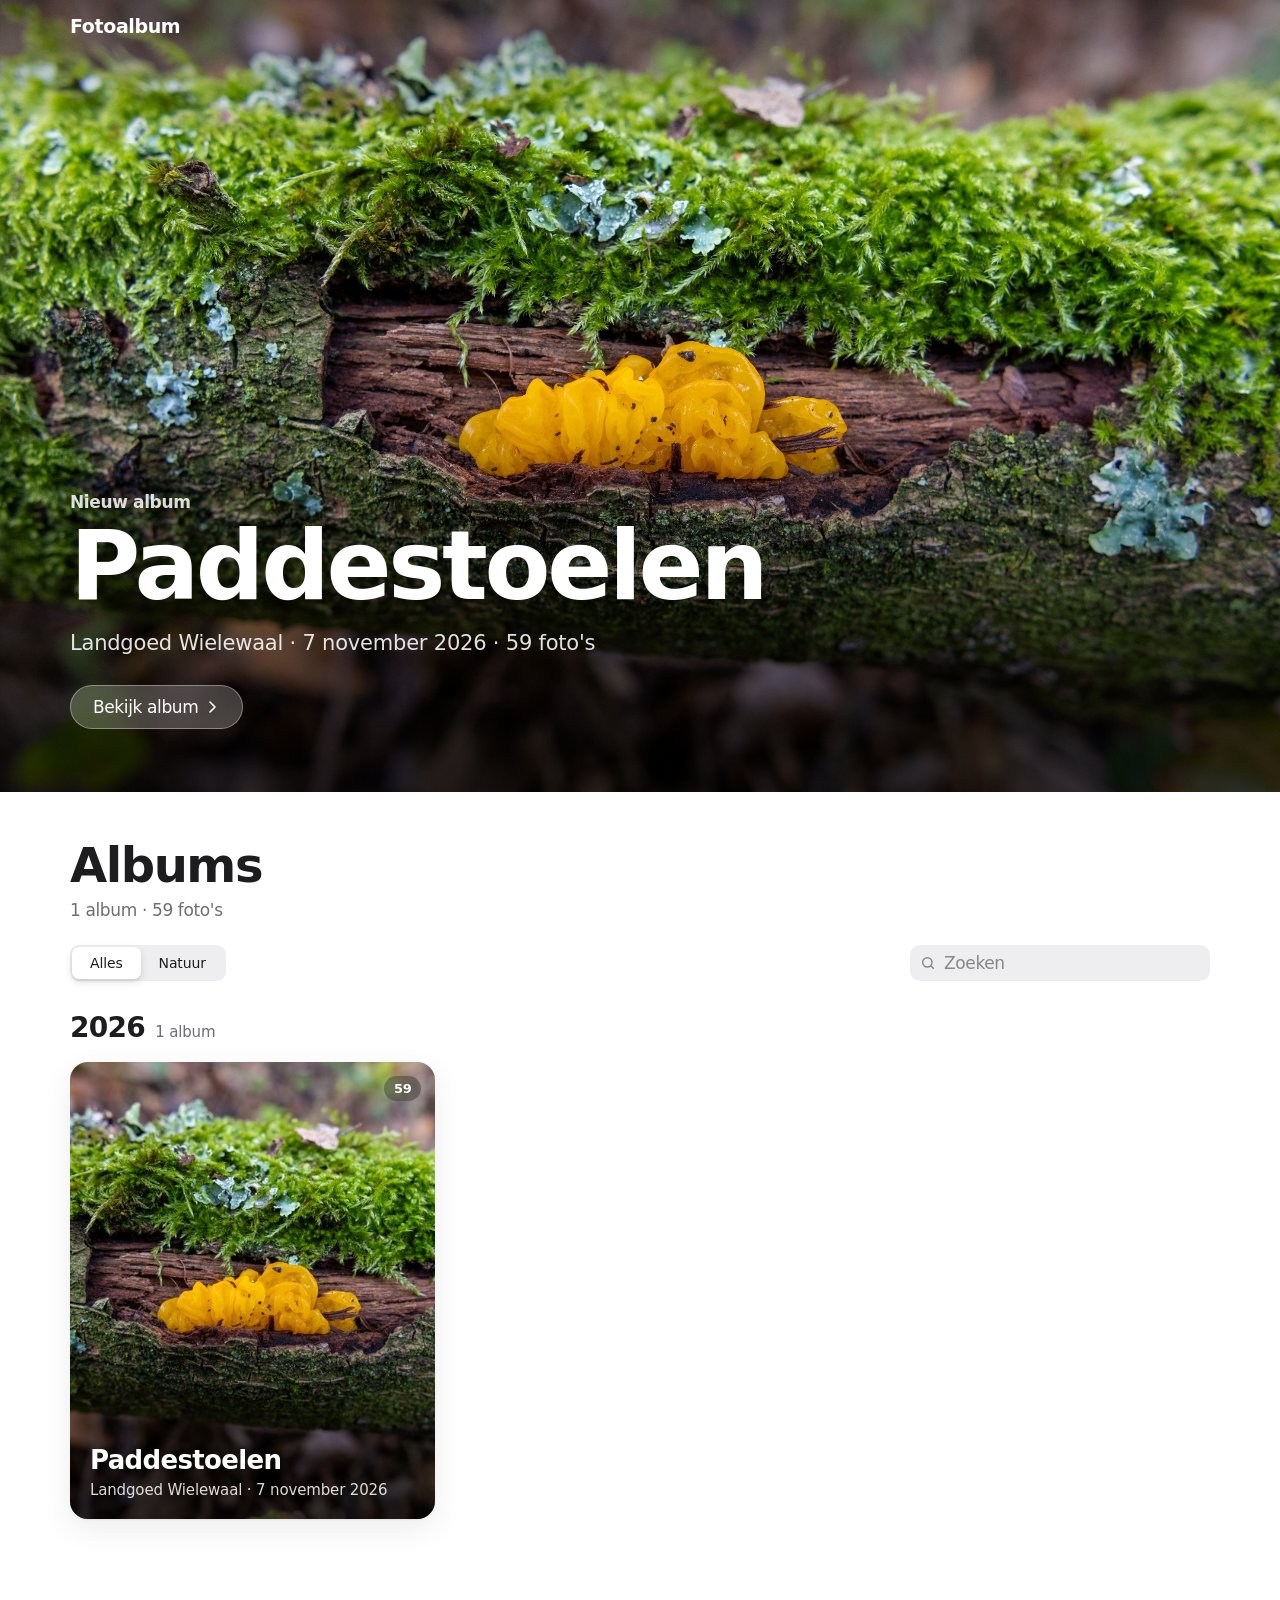
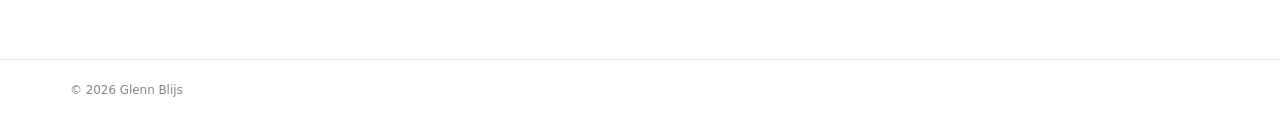
==== docs/index.html @ 77ccc341 "Pijlknoppen naast actiebalk; soortnamen voor meldingen" ====
<!doctype html>
<html lang="nl">
<head>
<meta charset="utf-8">
<meta name="viewport" content="width=device-width, initial-scale=1, viewport-fit=cover">
<title>Fotoalbum · Glenn Blijs</title>
<meta name="description" content="Foto&#x27;s om te delen met familie en vrienden">
<meta name="robots" content="noindex">
<meta name="theme-color" content="#ffffff" media="(prefers-color-scheme: light)">
<meta name="theme-color" content="#000000" media="(prefers-color-scheme: dark)">
<meta property="og:type" content="website">
<meta property="og:site_name" content="Fotoalbum · Glenn Blijs">
<meta property="og:title" content="Fotoalbum">
<meta property="og:description" content="Foto&#x27;s om te delen met familie en vrienden">
<meta property="og:url" content="https://glennbuilds.github.io/Fotos/">
<meta property="og:image" content="https://glennbuilds.github.io/Fotos/img/2026-11-07-paddestoelen-wielewaal/og.jpg">
<meta property="og:image:width" content="1200">
<meta property="og:image:height" content="630">
<meta name="twitter:card" content="summary_large_image">
<link rel="icon" href="assets/icon.svg" type="image/svg+xml">
<link rel="apple-touch-icon" href="assets/icon-180.png">
<link rel="manifest" href="manifest.webmanifest">
<meta name="apple-mobile-web-app-capable" content="yes">
<meta name="apple-mobile-web-app-title" content="Fotoalbum">
<meta name="apple-mobile-web-app-status-bar-style" content="default">
<link rel="stylesheet" href="assets/style.css?v=202611091341">
</head>
<body class="page-home">
<header class="topbar">
  <div class="wrap topbar-in">
    <a class="brand" href="">Fotoalbum</a>
  </div>
</header>
<section class="hero">
  <a class="hero-link" href="album/2026-11-07-paddestoelen-wielewaal/" aria-label="Bekijk album Paddestoelen">
    <img src="img/2026-11-07-paddestoelen-wielewaal/52-lg.jpg" alt="" width="2560" height="1707" fetchpriority="high">
    <div class="hero-shade"></div>
    <div class="wrap hero-text">
      <span class="eyebrow">Nieuw album</span>
      <h1>Paddestoelen</h1>
      <p class="hero-meta">Landgoed Wielewaal · 7 november 2026 · 59 foto&#x27;s</p>
      <span class="glass-btn">Bekijk album <svg viewBox="0 0 24 24" aria-hidden="true"><path d="M9 4.5 16.5 12 9 19.5"/></svg></span>
    </div>
  </a>
</section>
<main class="wrap home">
  <div class="home-head">
    <div>
      <h2 class="large-title">Albums</h2>
      <p class="subtitle">1 album · 59 foto's</p>
    </div>
    
  </div>
  <div class="toolbar">
    <div class="segmented" role="group" aria-label="Filter op soort">
      <button class="chip" type="button" data-cat="" aria-pressed="true">Alles</button><button class="chip" type="button" data-cat="Natuur" aria-pressed="false">Natuur</button>
    </div>
    <label class="search"><svg viewBox="0 0 24 24" aria-hidden="true"><circle cx="11" cy="11" r="7"/><path d="m20 20-3.5-3.5"/></svg><input id="search" type="search" placeholder="Zoeken" autocomplete="off"></label>
  </div>
  <section class="year" id="jaar-2026">
    <h2 class="year-h"><span>2026</span><small>1 album</small></h2>
    <div class="cards"><a class="card" href="album/2026-11-07-paddestoelen-wielewaal/" data-cat="Natuur" data-search="paddestoelen landgoed wielewaal natuur 7 november 2026  papilrussula russula caerulea gewone knolparasolzwam chlorophyllum rhacodes sl, incl. brunneum, olivieri gewone knolparasolzwam chlorophyllum rhacodes sl, incl. brunneum, olivieri roodbruine schijnridderzwam lepista flaccida spitse vlekplaat panaeolus acuminatus gewone glimmerinktzwam coprinellus micaceus vliegenzwam amanita muscaria vliegenzwam amanita muscaria vliegenzwam amanita muscaria vliegenzwam amanita muscaria grote stinkzwam phallus impudicus nevelzwam clitocybe nebularis sombere honingzwam armillaria ostoyae witte bultzwam trametes gibbosa witte bultzwam trametes gibbosa wespspin argiope bruennichi wespspin argiope bruennichi plooivlieswaaiertje plicaturopsis crispa gele trilzwam tremella mesenterica gele trilzwam tremella mesenterica gele trilzwam tremella mesenterica grote oranje bekerzwam aleuria aurantia grote oranje bekerzwam aleuria aurantia paarse knoopzwam ascocoryne sarcoides sl, incl. cylichnium paarse knoopzwam ascocoryne sarcoides sl, incl. cylichnium waaiertje schizophyllum commune gewone berkenboleet leccinum scabrum sl, incl. cyaneobasileucum, melaneum, schistophilum, variicolor gewone berkenboleet leccinum scabrum sl, incl. cyaneobasileucum, melaneum, schistophilum, variicolor roodporiehoutzwam daedaleopsis confragosa roodporiehoutzwam daedaleopsis confragosa asgrauwe koraalzwam clavulina cinerea asgrauwe koraalzwam clavulina cinerea asgrauwe koraalzwam clavulina cinerea zwetende kaaszwam postia guttulata grote sponszwam sparassis crispa grote sponszwam sparassis crispa peervormige stuifzwam lycoperdon pyriforme">
  <img src="img/2026-11-07-paddestoelen-wielewaal/52-sm.jpg" alt="" loading="lazy" decoding="async" width="900" height="600">
  <span class="card-shade"></span>
  <span class="card-count">59</span>
  <span class="card-text"><h3>Paddestoelen</h3><p>Landgoed Wielewaal · 7 november 2026</p></span>
</a></div>
  </section>
  <p id="empty" class="empty" hidden>Geen albums gevonden.</p>
</main>
<footer class="footer"><div class="wrap">
  <p>© 2026 Glenn Blijs</p>
</div></footer>
<script type="application/json" id="site-data">{"api": "https://fotoalbum-api.glennbuilds.workers.dev", "title": "Fotoalbum", "owner": "Glenn Blijs", "vapid": "BFu1TZY3sKF83u26KjvvBQ8EnadUFc5NveF6qiBNms3tX4vy3n6N7NVZ3670zwaqdDp9XOVEssO_TxUc2N9Slt4"}</script>
<script type="application/json" id="page-data">{}</script>
<script src="assets/app.js?v=202611091341" defer></script>
</body>
</html>
---- docs/assets/style.css ----
/* Fotoalbum — stijl (Apple-achtig) */
:root {
  --bg: #ffffff;
  --bg-2: #f5f5f7;
  --surface: #ffffff;
  --fill: rgba(118, 118, 128, .12);
  --fill-2: rgba(118, 118, 128, .2);
  --ink: #1d1d1f;
  --ink-2: #6e6e73;
  --ink-3: #86868b;
  --line: rgba(0, 0, 0, .1);
  --blue: #0071e3;
  --heart: #ff2d55;
  --green: #34c759;
  --bar: rgba(255, 255, 255, .78);
  --radius: 18px;
  --row-h: 260px;
  --font: -apple-system, BlinkMacSystemFont, "SF Pro Text", "Helvetica Neue", "Segoe UI", Roboto, system-ui, sans-serif;
  --display: -apple-system, BlinkMacSystemFont, "SF Pro Display", "Helvetica Neue", "Segoe UI", Roboto, system-ui, sans-serif;
  color-scheme: light;
}
@media (prefers-color-scheme: dark) {
  :root {
    --bg: #000000;
    --bg-2: #1c1c1e;
    --surface: #1c1c1e;
    --fill: rgba(118, 118, 128, .24);
    --fill-2: rgba(118, 118, 128, .32);
    --ink: #f5f5f7;
    --ink-2: #a1a1a6;
    --ink-3: #8e8e93;
    --line: rgba(255, 255, 255, .14);
    --blue: #2997ff;
    --heart: #ff375f;
    --green: #30d158;
    --bar: rgba(22, 22, 23, .78);
    color-scheme: dark;
  }
}

* { box-sizing: border-box; }
html { -webkit-text-size-adjust: 100%; scroll-behavior: smooth; }
html.lb-open { overflow: hidden; }
body {
  margin: 0; background: var(--bg); color: var(--ink);
  font: 17px/1.47 var(--font); letter-spacing: -.022em;
  -webkit-font-smoothing: antialiased; -moz-osx-font-smoothing: grayscale;
}
img { display: block; max-width: 100%; }
a { color: inherit; text-decoration: none; }
button, input, textarea { font: inherit; color: inherit; letter-spacing: inherit; }
svg { width: 1em; height: 1em; fill: none; stroke: currentColor; stroke-width: 1.9; stroke-linecap: round; stroke-linejoin: round; flex: none; }
[hidden] { display: none !important; }
.wrap { width: 100%; max-width: 1180px; margin: 0 auto; padding: 0 max(20px, env(safe-area-inset-left)); }
.muted { color: var(--ink-2); }
:focus-visible { outline: 3px solid color-mix(in srgb, var(--blue) 60%, transparent); outline-offset: 2px; border-radius: 8px; }

/* ---------- menubalk (glas) */
.topbar {
  position: sticky; top: 0; z-index: 30;
  background: var(--bar);
  backdrop-filter: saturate(1.8) blur(20px); -webkit-backdrop-filter: saturate(1.8) blur(20px);
  border-bottom: .5px solid var(--line);
  padding-top: env(safe-area-inset-top);
  transition: background .3s, border-color .3s, color .3s;
}
.page-home .topbar { position: fixed; left: 0; right: 0; }
.page-home .topbar:not(.solid) { background: transparent; border-color: transparent; backdrop-filter: none; -webkit-backdrop-filter: none; color: #fff; }
.topbar-in { display: flex; align-items: center; justify-content: space-between; height: 52px; gap: 12px; }
.brand { font: 600 19px/1 var(--display); letter-spacing: -.02em; }
.top-actions { display: flex; align-items: center; gap: 4px; }
.back {
  display: inline-flex; align-items: center; gap: 2px; padding: 6px 8px 6px 2px; margin-left: -4px;
  color: var(--blue); font-size: 17px; border: 0; background: none; cursor: pointer;
}
.back svg { width: 22px; height: 22px; stroke-width: 2.2; }
.back:hover { opacity: .7; }

/* beheerknop (alleen eigenaar) */
.owner-btn { position: relative; display: grid; place-items: center; width: 36px; height: 36px; border-radius: 50%; color: var(--blue); }
.owner-btn span { display: none; }
.owner-btn svg { width: 22px; height: 22px; }
.owner-btn:hover { background: var(--fill); }
.page-home .topbar:not(.solid) .owner-btn { color: #fff; }
.owner-btn .dot { position: absolute; top: 0; right: -2px; min-width: 18px; height: 18px; padding: 0 5px; border-radius: 999px; background: #ff3b30; color: #fff; font: 600 11px/18px var(--font); font-style: normal; letter-spacing: 0; text-align: center; }

/* ---------- hero (cover met tekst) */
.hero { position: relative; height: min(88svh, 820px); min-height: 480px; background: #000; overflow: hidden; }
.hero-link { position: absolute; inset: 0; display: block; color: #fff; }
.hero img { position: absolute; inset: 0; width: 100%; height: 100%; object-fit: cover; transform: scale(1.02); transition: transform 2s cubic-bezier(.2, .7, .2, 1); }
.hero-link:hover img { transform: scale(1.05); }
.hero-shade { position: absolute; inset: 0; background: linear-gradient(180deg, rgba(0,0,0,.35) 0%, rgba(0,0,0,0) 18%, rgba(0,0,0,0) 48%, rgba(0,0,0,.66) 100%); }
.hero-text { position: absolute; left: 0; right: 0; bottom: max(36px, 7vh); }
.eyebrow { display: block; font: 600 17px/1.2 var(--display); color: rgba(255,255,255,.85); margin-bottom: 6px; }
.hero h1 { font: 700 clamp(36px, 11vw, 96px)/1.02 var(--display); letter-spacing: -.035em; margin: 0 0 12px; overflow-wrap: break-word; hyphens: auto; }
.hero-meta { margin: 0 0 26px; font-size: clamp(17px, 2vw, 21px); color: rgba(255,255,255,.88); letter-spacing: -.01em; }
.glass-btn {
  display: inline-flex; align-items: center; gap: 6px; height: 44px; padding: 0 22px; border-radius: 999px;
  background: rgba(255,255,255,.22); color: #fff; font-weight: 500; font-size: 17px;
  backdrop-filter: blur(20px) saturate(1.6); -webkit-backdrop-filter: blur(20px) saturate(1.6);
  border: .5px solid rgba(255,255,255,.35); transition: background .2s;
}
.glass-btn svg { width: 16px; height: 16px; stroke-width: 2.4; }
.hero-link:hover .glass-btn { background: rgba(255,255,255,.32); }

/* ---------- home */
.home { padding-top: 48px; padding-bottom: 48px; }
.large-title { font: 700 clamp(34px, 4.5vw, 48px)/1.08 var(--display); letter-spacing: -.03em; margin: 0; }
.subtitle { margin: 6px 0 0; color: var(--ink-2); font-size: 17px; }
.home-head { display: flex; align-items: flex-end; justify-content: space-between; gap: 16px; flex-wrap: wrap; margin-bottom: 22px; }
.toolbar { display: flex; gap: 12px; flex-wrap: wrap; align-items: center; justify-content: space-between; margin-bottom: 32px; }

/* segmentknoppen */
.segmented { display: inline-flex; padding: 2px; border-radius: 9px; background: var(--fill); }
.chip { position: relative; border: 0; background: transparent; padding: 6px 18px; border-radius: 7px; font-size: 14px; font-weight: 500; letter-spacing: -.01em; cursor: pointer; color: var(--ink); transition: background .2s, box-shadow .2s; }
.chip + .chip::before { content: ""; position: absolute; left: 0; top: 7px; bottom: 7px; width: 1px; background: var(--fill-2); transition: opacity .2s; }
.chip[aria-pressed="true"] { background: var(--surface); box-shadow: 0 3px 8px rgba(0,0,0,.12), 0 3px 1px rgba(0,0,0,.04); }
@media (prefers-color-scheme: dark) { .chip[aria-pressed="true"] { background: #636366; } }
.chip[aria-pressed="true"]::before, .chip[aria-pressed="true"] + .chip::before { opacity: 0; }

/* zoekveld */
.search { display: flex; align-items: center; gap: 6px; height: 36px; padding: 0 10px; border-radius: 10px; background: var(--fill); color: var(--ink-3); min-width: min(300px, 100%); }
.search svg { width: 16px; height: 16px; stroke-width: 2.2; }
.search input { border: 0; outline: 0; background: transparent; width: 100%; font-size: 17px; color: var(--ink); }
.search input::placeholder { color: var(--ink-3); }

.years { display: flex; gap: 4px; }
.years a { padding: 4px 10px; border-radius: 8px; color: var(--blue); font-size: 15px; }
.years a:hover { background: var(--fill); }
.year { margin-bottom: 52px; scroll-margin-top: 70px; }
.year-h { display: flex; align-items: baseline; gap: 10px; font: 700 28px/1.1 var(--display); letter-spacing: -.025em; margin: 0 0 18px; }
.year-h small { font: 400 15px var(--font); color: var(--ink-2); letter-spacing: -.01em; }

/* albumkaarten: titel op de foto */
.cards { display: grid; grid-template-columns: repeat(auto-fill, minmax(min(280px, 100%), 1fr)); gap: 22px; }
.card {
  position: relative; display: block; aspect-ratio: 4 / 5; overflow: hidden; border-radius: var(--radius);
  background: var(--bg-2); color: #fff; isolation: isolate;
  box-shadow: 0 1px 2px rgba(0,0,0,.06), 0 10px 30px rgba(0,0,0,.08);
  transition: transform .45s cubic-bezier(.2,.7,.2,1), box-shadow .45s;
}
.card img { position: absolute; inset: 0; width: 100%; height: 100%; object-fit: cover; transition: transform .8s cubic-bezier(.2,.7,.2,1); }
.card:hover { transform: translateY(-3px); box-shadow: 0 2px 4px rgba(0,0,0,.08), 0 18px 40px rgba(0,0,0,.14); }
.card:hover img { transform: scale(1.04); }
.card-shade { position: absolute; inset: 0; background: linear-gradient(180deg, rgba(0,0,0,0) 50%, rgba(0,0,0,.62) 100%); }
.card-text { position: absolute; left: 20px; right: 20px; bottom: 18px; }
.card h3 { font: 700 26px/1.1 var(--display); letter-spacing: -.025em; margin: 0 0 4px; }
.card p { margin: 0; font-size: 15px; color: rgba(255,255,255,.85); letter-spacing: -.01em; }
.card-count { position: absolute; top: 14px; right: 14px; padding: 3px 10px; border-radius: 999px; font-size: 13px; font-weight: 600; background: rgba(0,0,0,.28); backdrop-filter: blur(12px); -webkit-backdrop-filter: blur(12px); }
.empty { text-align: center; color: var(--ink-2); padding: 60px 0; }

/* ---------- album */
.album { padding-top: 28px; padding-bottom: 24px; }
.album-head { margin-bottom: 26px; max-width: 860px; }
.album-head h1 { font: 700 clamp(32px, 8vw, 56px)/1.05 var(--display); letter-spacing: -.035em; margin: 0 0 6px; overflow-wrap: break-word; hyphens: auto; }
.album-sub { margin: 0; color: var(--ink-2); font-size: 17px; }
.lead { font-size: 19px; color: var(--ink); max-width: 62ch; margin: 14px 0 0; letter-spacing: -.015em; }
.album-stats { display: flex; align-items: center; flex-wrap: wrap; gap: 6px 18px; margin: 16px 0 0; color: var(--ink-2); font-size: 15px; }
.album-stats > span { display: inline-flex; align-items: center; gap: 5px; }
.album-stats .h svg { color: var(--heart); fill: var(--heart); stroke: none; }

/* iOS-schakelaar */
.switch { display: inline-flex; align-items: center; gap: 9px; border: 0; background: none; padding: 0; color: var(--ink-2); font-size: 15px; cursor: pointer; }
.switch i { position: relative; width: 42px; height: 26px; border-radius: 999px; background: var(--fill-2); transition: background .25s; }
.switch i::after { content: ""; position: absolute; top: 2px; left: 2px; width: 22px; height: 22px; border-radius: 50%; background: #fff; box-shadow: 0 2px 6px rgba(0,0,0,.18), 0 0 1px rgba(0,0,0,.2); transition: transform .25s cubic-bezier(.3,.7,.3,1.2); }
.switch[aria-checked="true"] i { background: var(--green); }
.switch[aria-checked="true"] i::after { transform: translateX(16px); }

.day + .day { margin-top: 40px; }
.day-h { display: flex; align-items: baseline; gap: 10px; flex-wrap: wrap; font: 700 22px/1.2 var(--display); letter-spacing: -.02em; margin: 0 0 12px; }
.day-h small { font: 400 15px var(--font); color: var(--ink-2); letter-spacing: -.01em; }

/* rasterfoto's: rijen even hoog, breedte naar verhouding (ongewijzigd) */
.grid { display: flex; flex-wrap: wrap; gap: 6px; }
.grid::after { content: ""; flex-grow: 999999; }
.tile {
  position: relative; display: block; overflow: hidden; border-radius: 6px;
  flex-basis: calc(var(--ar) * var(--row-h)); background: var(--bg-2); cursor: zoom-in;
}
.tile::before { content: ""; display: block; padding-bottom: calc(100% / var(--ar)); }
.tile img { position: absolute; inset: 0; width: 100%; height: 100%; object-fit: cover; transition: transform .6s cubic-bezier(.2, .7, .2, 1); }
.tile:hover img { transform: scale(1.035); }
.tile::after { content: ""; position: absolute; inset: 0; background: linear-gradient(180deg, transparent 60%, rgba(0,0,0,.4)); opacity: 0; transition: opacity .3s; }
.tile:hover::after, .show-counts .tile.has-badges::after { opacity: 1; }
html:not(.show-counts) .badges { display: none; }
.badges { position: absolute; z-index: 1; right: 8px; bottom: 7px; display: flex; gap: 10px; color: #fff; font-size: 12px; font-weight: 600; text-shadow: 0 1px 6px rgba(0,0,0,.5); }
.badges span { display: inline-flex; align-items: center; gap: 4px; }
.badges .h svg { fill: #fff; stroke: none; }
@media (max-width: 900px) { :root { --row-h: 190px; } }
@media (max-width: 560px) { :root { --row-h: 132px; } .grid { gap: 3px; } .tile { border-radius: 3px; } }

/* vorig/volgend album */
.album-nav { display: grid; grid-template-columns: 1fr 1fr; gap: 14px; margin-top: 56px; }
.nav-card { display: flex; align-items: center; gap: 14px; padding: 12px; border-radius: 16px; background: var(--bg-2); transition: background .2s; }
.nav-card:hover { background: var(--fill); }
.nav-card:last-child { flex-direction: row-reverse; text-align: right; }
.nav-card img { width: 64px; height: 64px; object-fit: cover; border-radius: 10px; }
.nav-card span { display: flex; flex-direction: column; min-width: 0; }
.nav-card small { font-size: 13px; color: var(--ink-2); }
.nav-card b { font: 600 17px/1.25 var(--display); }
.nav-card em { font-style: normal; font-size: 13px; color: var(--ink-2); }
@media (max-width: 560px) { .album-nav { grid-template-columns: 1fr; } .nav-card:last-child { flex-direction: row; text-align: left; } }

.footer { margin-top: 40px; padding: 22px 0 calc(34px + env(safe-area-inset-bottom)); font-size: 12px; color: var(--ink-3); border-top: .5px solid var(--line); }
.footer p { margin: 0; letter-spacing: -.005em; }
.notfound { padding: 120px 0; text-align: center; }
.notfound h1 { font: 700 34px var(--display); letter-spacing: -.03em; }
.btn { display: inline-flex; align-items: center; gap: 6px; height: 44px; padding: 0 22px; border-radius: 999px; background: var(--blue); color: #fff; font-weight: 500; border: 0; cursor: pointer; font-size: 17px; }
.btn svg { width: 16px; height: 16px; stroke-width: 2.4; }
.btn:hover { filter: brightness(1.08); }

/* ---------- grote weergave (zoals Foto's) */
.lb { position: fixed; inset: 0; z-index: 100; display: flex; background: #000; color: #f5f5f7; opacity: 0; transition: opacity .25s; }
.lb.show { opacity: 1; }
.lb-stage { position: relative; flex: 1; min-width: 0; display: flex; align-items: center; justify-content: center; overflow: hidden; touch-action: pan-y pinch-zoom; }
.lb-fig { margin: 0; position: absolute; inset: calc(56px + env(safe-area-inset-top)) 64px 96px; display: flex; align-items: center; justify-content: center; }
.lb-img { max-width: 100%; max-height: 100%; object-fit: contain; user-select: none; -webkit-user-drag: none; transition: opacity .25s; }
.lb-img.fade { opacity: 0; }
.lb-top {
  position: absolute; top: 0; left: 0; right: 0; z-index: 2; display: grid; grid-template-columns: 1fr auto 1fr; align-items: center;
  height: calc(56px + env(safe-area-inset-top)); padding: env(safe-area-inset-top) 10px 0;
  background: linear-gradient(180deg, rgba(0,0,0,.55), rgba(0,0,0,0));
}
.lb-title { text-align: center; line-height: 1.2; }
.lb-title b { display: block; font-size: 15px; font-weight: 600; }
.lb-title small { font-size: 12px; color: rgba(245,245,247,.6); }
.lb-count { justify-self: end; padding-right: 8px; font-size: 13px; color: rgba(245,245,247,.6); font-variant-numeric: tabular-nums; }
.lb-btn { display: grid; place-items: center; width: 44px; height: 44px; border: 0; border-radius: 50%; background: transparent; cursor: pointer; color: inherit; transition: background .2s; }
.lb-btn:hover { background: rgba(255,255,255,.12); }
.lb-btn svg { width: 22px; height: 22px; }
.lb-close { justify-self: start; }
.lb-nav { position: absolute; top: 50%; transform: translateY(-50%); z-index: 2; width: 48px; height: 48px; background: rgba(255,255,255,.1); backdrop-filter: blur(16px); -webkit-backdrop-filter: blur(16px); }
.lb-prev { left: 10px; } .lb-next { right: 10px; }
.lb-nav:disabled { opacity: 0; pointer-events: none; }
.lb-bar {
  position: absolute; left: 50%; bottom: max(20px, env(safe-area-inset-bottom)); transform: translateX(-50%); z-index: 2;
  display: flex; gap: 2px; padding: 5px; border-radius: 999px;
  background: rgba(44,44,46,.7); backdrop-filter: blur(24px) saturate(1.6); -webkit-backdrop-filter: blur(24px) saturate(1.6);
  border: .5px solid rgba(255,255,255,.12);
}
.lb-act { display: inline-flex; align-items: center; gap: 6px; height: 42px; padding: 0 15px; border: 0; border-radius: 999px; background: transparent; color: inherit; cursor: pointer; font-size: 15px; font-weight: 500; transition: background .2s, color .2s; white-space: nowrap; }
.lb-act:hover { background: rgba(255,255,255,.12); }
.lb-act svg { width: 21px; height: 21px; }
.lb-act.like[aria-pressed="true"] { color: var(--heart); }
.lb-act.like[aria-pressed="true"] svg { fill: var(--heart); stroke: var(--heart); animation: beat .4s; }
.lb-act[aria-expanded="true"] { background: rgba(255,255,255,.18); }
.lb-act .n { font-variant-numeric: tabular-nums; min-width: .6em; }
@keyframes beat { 30% { transform: scale(1.3); } 60% { transform: scale(.92); } }
.lb-pop { position: absolute; left: 50%; top: 50%; width: 100px; height: 100px; margin: -50px 0 0 -50px; pointer-events: none; opacity: 0; }
.lb-pop svg { width: 100%; height: 100%; fill: #fff; stroke: none; filter: drop-shadow(0 6px 24px rgba(0,0,0,.35)); }
.lb-pop.go { animation: pop .9s ease-out; }
@keyframes pop { 0% { opacity: 0; transform: scale(.4); } 20% { opacity: .95; transform: scale(1.1); } 40% { transform: scale(.95); } 70% { opacity: .95; transform: scale(1); } 100% { opacity: 0; transform: scale(1.1) translateY(-16px); } }

/* paneel (iOS-blad, gegroepeerde lijsten) */
.lb-panel { width: 380px; flex: none; display: flex; flex-direction: column; background: #1c1c1e; margin-right: -380px; transition: margin .35s cubic-bezier(.2,.7,.2,1); }
.lb.panel-open .lb-panel { margin-right: 0; }
.lb-panel-head { display: flex; align-items: center; justify-content: space-between; padding: calc(10px + env(safe-area-inset-top)) 12px 4px 20px; }
.lb-panel-head h2 { font: 700 22px var(--display); letter-spacing: -.02em; margin: 0; }
.lb-pclose { width: 30px; height: 30px; background: rgba(118,118,128,.24); }
.lb-pclose svg { width: 14px; height: 14px; stroke-width: 2.6; color: rgba(245,245,247,.7); }
.lb-panel-body { flex: 1; overflow-y: auto; padding: 8px 16px 16px; overscroll-behavior: contain; }
.lb-exif, .lb-likers { display: grid; gap: 3px; padding: 12px 16px; margin: 0 0 12px; border-radius: 12px; background: #2c2c2e; font-size: 15px; color: rgba(245,245,247,.65); }
.lb-exif b { color: #f5f5f7; font-weight: 600; }
.lb-likers { color: #f5f5f7; }
.lb-likers b { display: inline-flex; align-items: center; gap: 6px; font-size: 13px; font-weight: 400; color: rgba(245,245,247,.6); }
.lb-likers svg { width: 13px; height: 13px; color: var(--heart); fill: var(--heart); stroke: none; }
.lb-likers .none { color: rgba(245,245,247,.5); }
.lb-comments { list-style: none; margin: 4px 0 0; padding: 0; display: grid; gap: 14px; }
.lb-comments li { display: grid; grid-template-columns: 32px 1fr; gap: 10px; }
.avatar { width: 32px; height: 32px; border-radius: 50%; display: grid; place-items: center; font-size: 14px; font-weight: 600; color: #fff; }
.lb-comments .who { font-size: 15px; font-weight: 600; }
.lb-comments .who time { font-weight: 400; font-size: 13px; color: rgba(245,245,247,.5); margin-left: 6px; }
.lb-comments p { margin: 2px 0 0; font-size: 15px; white-space: pre-wrap; overflow-wrap: anywhere; }
.lb-note { color: rgba(245,245,247,.5); font-size: 15px; margin: 8px 0; text-align: center; }
.lb-form { padding: 10px 16px 14px; border-top: .5px solid rgba(255,255,255,.12); display: grid; gap: 8px; padding-bottom: max(14px, env(safe-area-inset-bottom)); background: #1c1c1e; }
.lb-form input, .lb-form textarea { width: 100%; border: 0; background: #2c2c2e; border-radius: 10px; padding: 10px 12px; outline: 0; resize: none; color: #f5f5f7; font-size: 17px; }
.lb-form input::placeholder, .lb-form textarea::placeholder { color: rgba(235,235,245,.3); }
.lb-form .row { display: flex; gap: 8px; align-items: center; }
.lb-form .row input { flex: 1; }
.lb-form button { height: 40px; padding: 0 16px; border: 0; border-radius: 999px; background: #0a84ff; color: #fff; font-weight: 600; font-size: 15px; cursor: pointer; }
.lb-form button:disabled { opacity: .4; cursor: default; }
.lb-form .hp { position: absolute; left: -9999px; width: 1px; height: 1px; opacity: 0; }

/* naamvraag: iOS-melding */
.lb-ask { position: absolute; inset: 0; z-index: 10; display: grid; place-items: center; padding: 16px; background: rgba(0,0,0,.4); }
.lb-ask-card {
  width: 280px; border-radius: 14px; overflow: hidden; text-align: center;
  background: rgba(37,37,37,.82); backdrop-filter: blur(40px) saturate(1.8); -webkit-backdrop-filter: blur(40px) saturate(1.8);
  animation: alertIn .25s cubic-bezier(.2,.8,.3,1.2);
}
@keyframes alertIn { from { transform: scale(1.15); opacity: 0; } }
.lb-ask-card h2 { font: 600 17px/1.3 var(--font); margin: 20px 16px 2px; }
.lb-ask-card p { margin: 0 16px 14px; font-size: 13px; line-height: 1.35; color: rgba(245,245,247,.85); }
.lb-ask-card input { display: block; width: calc(100% - 32px); margin: 0 16px 18px; border: .5px solid rgba(255,255,255,.15); background: rgba(0,0,0,.35); border-radius: 7px; padding: 7px 8px; outline: 0; color: #f5f5f7; font-size: 15px; }
.lb-ask-card .row { display: grid; grid-template-columns: 1fr 1fr; border-top: .5px solid rgba(255,255,255,.18); }
.lb-ask-card button { height: 44px; border: 0; background: none; color: #0a84ff; font-size: 17px; cursor: pointer; }
.lb-ask-card button + button { border-left: .5px solid rgba(255,255,255,.18); font-weight: 600; }
.lb-ask-card button:active { background: rgba(255,255,255,.08); }

/* melding onderin */
.toast { position: fixed; left: 50%; bottom: calc(100px + env(safe-area-inset-bottom)); transform: translate(-50%, 16px); z-index: 200; background: rgba(44,44,46,.85); color: #f5f5f7; backdrop-filter: blur(20px); -webkit-backdrop-filter: blur(20px); padding: 10px 18px; border-radius: 999px; font-size: 15px; font-weight: 500; opacity: 0; transition: all .25s; pointer-events: none; }
.toast.show { opacity: 1; transform: translate(-50%, 0); }

@media (max-width: 820px) {
  .lb-fig { inset: calc(56px + env(safe-area-inset-top)) 0 calc(84px + env(safe-area-inset-bottom)); }
  /* pijlen onderin naast de actiebalk, in het zwarte vlak onder de foto */
  .lb-nav {
    top: auto; bottom: calc(max(20px, env(safe-area-inset-bottom)) + 6px); transform: none; width: 42px; height: 42px;
    background: rgba(44,44,46,.7); border: .5px solid rgba(255,255,255,.12); touch-action: manipulation;
  }
  .lb-nav svg { width: 18px; height: 18px; }
  .lb-prev { left: max(10px, env(safe-area-inset-left)); } .lb-next { right: max(10px, env(safe-area-inset-right)); }
  .lb-nav:disabled { opacity: .25; pointer-events: none; }
  .lb-bar { gap: 0; }
  .lb-act { padding: 0 10px; }
  .lb-act .lbl { display: none; }
  .lb-panel {
    position: absolute; left: 0; right: 0; bottom: 0; width: auto; height: 74svh; margin: 0; z-index: 5;
    border-radius: 14px 14px 0 0; transform: translateY(100%); transition: transform .35s cubic-bezier(.2,.7,.2,1);
    box-shadow: 0 -10px 40px rgba(0,0,0,.5);
  }
  .lb.panel-open .lb-panel { transform: none; }
  .lb-panel::before { content: ""; width: 36px; height: 5px; border-radius: 3px; background: rgba(255,255,255,.3); margin: 6px auto 0; }
  .lb-panel-head { padding-top: 6px; }
}

/* ---------- beheer (iOS-instellingen-stijl) */
.page-owner { background: var(--bg-2); }
.page-owner .topbar { background: color-mix(in srgb, var(--bg-2) 78%, transparent); }
.owner { padding-top: 22px; padding-bottom: 40px; max-width: 720px; }
.owner-head { display: flex; align-items: flex-end; justify-content: space-between; gap: 12px; margin-bottom: 20px; }
.owner-head h1 { font: 700 34px/1.1 var(--display); letter-spacing: -.03em; margin: 0; }
.owner-head .back { padding: 6px 0; margin: 0; }
.owner h2 { font: 400 13px var(--font); text-transform: uppercase; letter-spacing: 0; color: var(--ink-2); margin: 28px 16px 8px; }
.owner-card { background: var(--surface); border-radius: 12px; padding: 14px 16px; margin-bottom: 12px; }
.owner-card.setup h2 { font: 600 17px var(--font); text-transform: none; color: var(--ink); margin: 0 0 4px; }
.owner-card.setup p { margin: 0 0 12px; font-size: 15px; }
.owner-card h3 { display: flex; align-items: baseline; justify-content: space-between; gap: 10px; font: 600 17px var(--font); margin: 0 0 10px; }
.owner-card h3 a { color: var(--blue); }
.owner-card h3 small { font: 400 15px var(--font); color: var(--ink-2); }
.pair { display: flex; gap: 10px; flex-wrap: wrap; }
.pair input { font-size: 22px; letter-spacing: .25em; width: 8.5em; padding: 8px 12px; border-radius: 10px; border: 0; background: var(--fill); color: var(--ink); }
.err { color: var(--ink-2); font-size: 15px; min-height: 1em; margin: 8px 0 0; }
.steps { padding-left: 20px; margin: 0; } .steps li { margin: 6px 0; }
.people, .comments { list-style: none; margin: 0; padding: 0; }
.people li, .comments li { padding: 10px 0; border-top: .5px solid var(--line); }
.people li:first-child, .comments li:first-child { border-top: 0; padding-top: 2px; }
.people .who, .comments .who { font-size: 15px; }
.comments { background: var(--surface); border-radius: 12px; padding: 4px 16px; }
.comments a { color: var(--blue); }
.comments p { margin: 2px 0 0; }
.fotos { display: flex; flex-wrap: wrap; gap: 5px; margin-top: 6px; }
.fotos a { font-size: 13px; padding: 2px 9px; border-radius: 999px; background: var(--fill); color: var(--ink); font-variant-numeric: tabular-nums; }
.per-photo { list-style: none; margin: 0; padding: 4px 16px; background: var(--surface); border-radius: 12px; }
.per-photo li { display: grid; grid-template-columns: 56px 1fr; gap: 12px; align-items: center; padding: 10px 0; border-top: .5px solid var(--line); }
.per-photo li:first-child { border-top: 0; }
.per-photo .thumb img { width: 56px; height: 56px; object-fit: cover; border-radius: 8px; }
.per-photo b { font-weight: 600; }
.per-photo .names { font-size: 15px; color: var(--ink-2); }
.new { display: inline-block; margin-right: 6px; padding: 1px 7px; border-radius: 999px; background: #ff3b30; color: #fff; font-size: 11px; font-weight: 600; vertical-align: 2px; }

@media (prefers-reduced-motion: reduce) { *, *::before, *::after { transition: none !important; animation: none !important; } }

/* soort (determinatie) */
.lb-species { display: grid; gap: 2px; padding: 12px 16px; margin: 0 0 12px; border-radius: 12px; background: #2c2c2e; }
.lb-species b { font-size: 20px; font-weight: 600; letter-spacing: -.02em; color: #f5f5f7; }
.lb-species i { font-size: 15px; color: rgba(245,245,247,.75); }
.lb-species span { font-size: 13px; color: rgba(245,245,247,.55); margin-top: 4px; }
.lb-species a { font-size: 15px; color: #0a84ff; margin-top: 6px; }
.lb-title b { max-width: 52vw; overflow: hidden; text-overflow: ellipsis; white-space: nowrap; }
.lb-species span a.via { display: inline; font-size: inherit; margin: 0; color: #0a84ff; }

/* heel smalle telefoons: actiebalk compacter zodat de pijlen ernaast passen */
@media (max-width: 370px) { .lb-act { padding: 0 5px; } .lb-nav { width: 38px; height: 38px; bottom: calc(max(20px, env(safe-area-inset-bottom)) + 8px); } .lb-prev { left: max(6px, env(safe-area-inset-left)); } .lb-next { right: max(6px, env(safe-area-inset-right)); } }
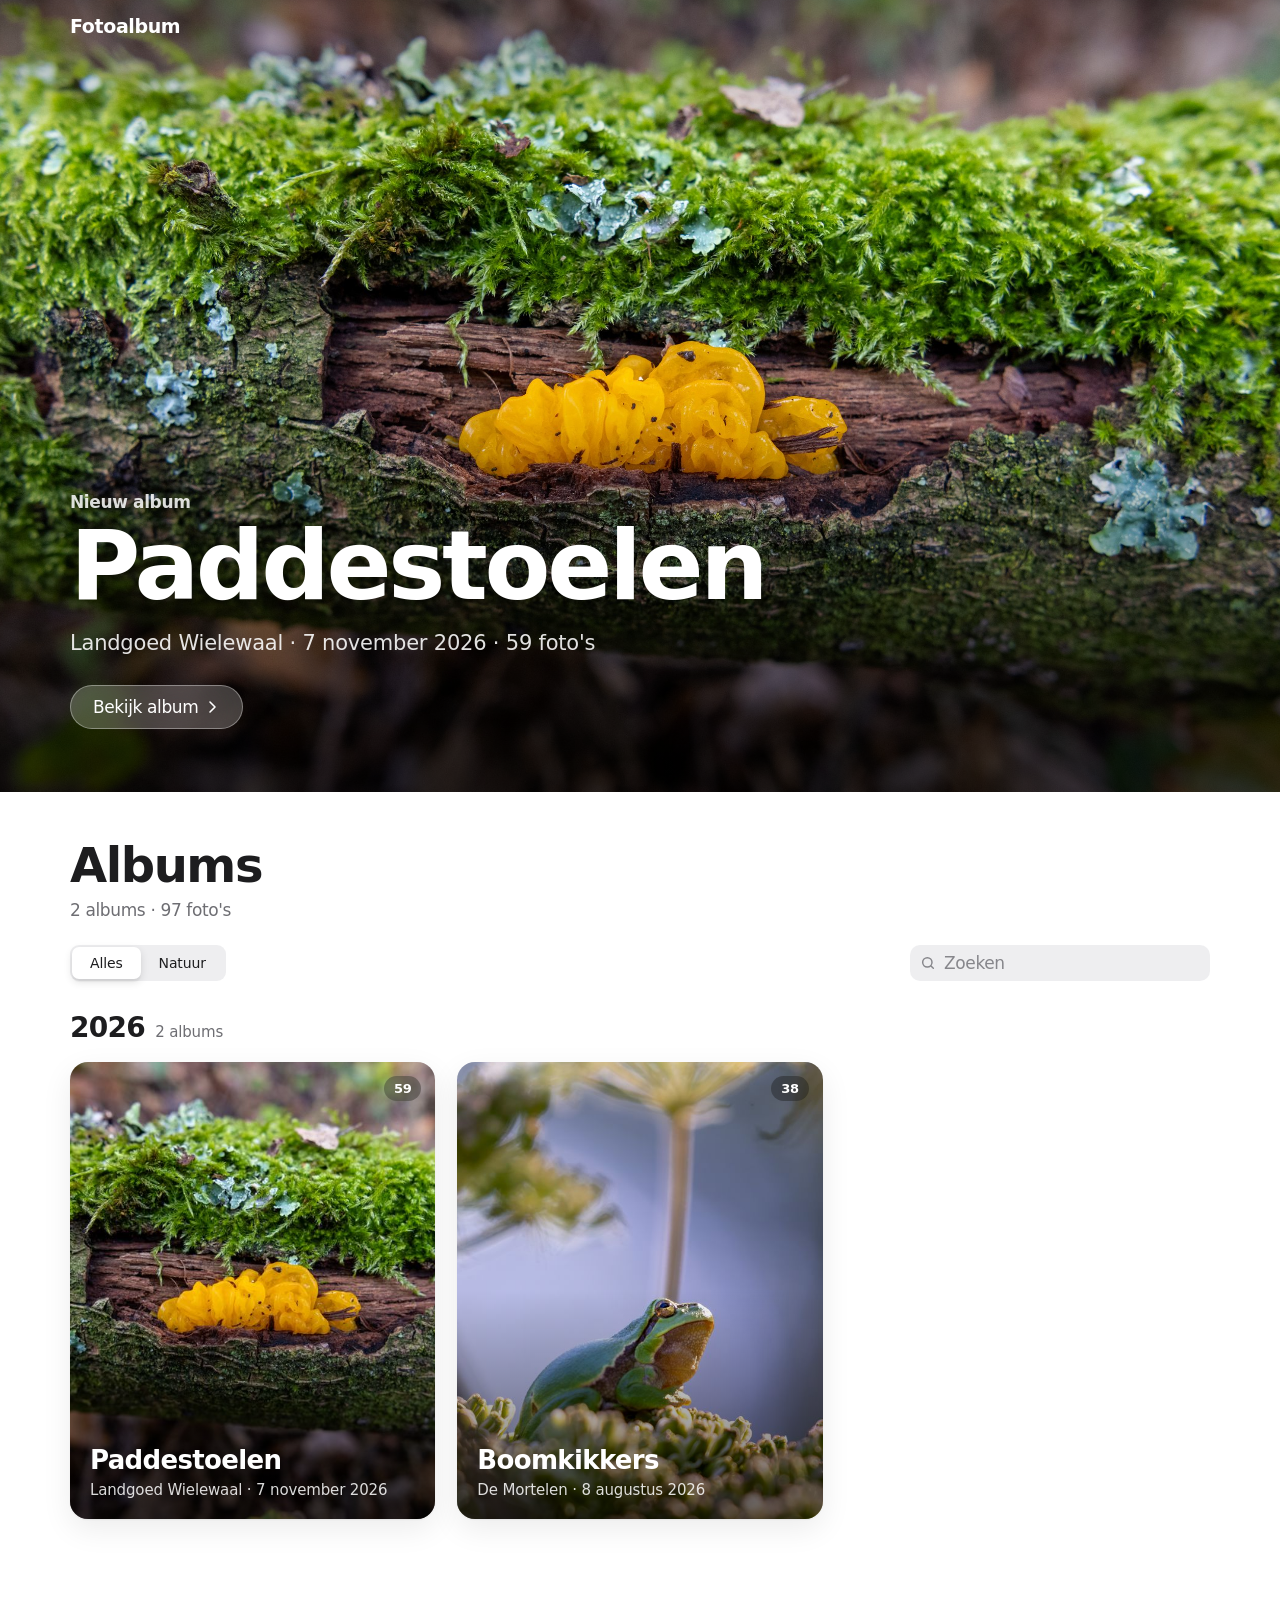
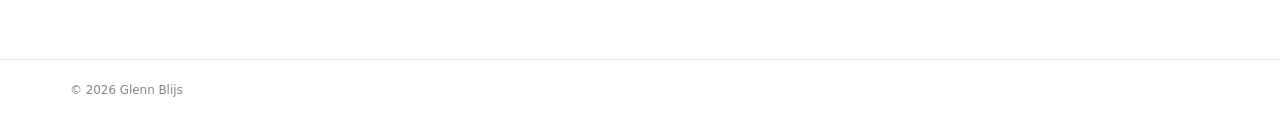
==== commit 4dfe9cbd: "Album Boomkikkers (De Mortelen, 8 aug 2026)" ====
--- a/docs/index.html
+++ b/docs/index.html
@@ -23,7 +23,7 @@
 <meta name="apple-mobile-web-app-capable" content="yes">
 <meta name="apple-mobile-web-app-title" content="Fotoalbum">
 <meta name="apple-mobile-web-app-status-bar-style" content="default">
-<link rel="stylesheet" href="assets/style.css?v=202611091341">
+<link rel="stylesheet" href="assets/style.css?v=202611091410">
 </head>
 <body class="page-home">
 <header class="topbar">
@@ -47,7 +47,7 @@
   <div class="home-head">
     <div>
       <h2 class="large-title">Albums</h2>
-      <p class="subtitle">1 album · 59 foto's</p>
+      <p class="subtitle">2 albums · 97 foto's</p>
     </div>
     
   </div>
@@ -58,12 +58,18 @@
     <label class="search"><svg viewBox="0 0 24 24" aria-hidden="true"><circle cx="11" cy="11" r="7"/><path d="m20 20-3.5-3.5"/></svg><input id="search" type="search" placeholder="Zoeken" autocomplete="off"></label>
   </div>
   <section class="year" id="jaar-2026">
-    <h2 class="year-h"><span>2026</span><small>1 album</small></h2>
+    <h2 class="year-h"><span>2026</span><small>2 albums</small></h2>
     <div class="cards"><a class="card" href="album/2026-11-07-paddestoelen-wielewaal/" data-cat="Natuur" data-search="paddestoelen landgoed wielewaal natuur 7 november 2026  papilrussula russula caerulea gewone knolparasolzwam chlorophyllum rhacodes sl, incl. brunneum, olivieri gewone knolparasolzwam chlorophyllum rhacodes sl, incl. brunneum, olivieri roodbruine schijnridderzwam lepista flaccida spitse vlekplaat panaeolus acuminatus gewone glimmerinktzwam coprinellus micaceus vliegenzwam amanita muscaria vliegenzwam amanita muscaria vliegenzwam amanita muscaria vliegenzwam amanita muscaria grote stinkzwam phallus impudicus nevelzwam clitocybe nebularis sombere honingzwam armillaria ostoyae witte bultzwam trametes gibbosa witte bultzwam trametes gibbosa wespspin argiope bruennichi wespspin argiope bruennichi plooivlieswaaiertje plicaturopsis crispa gele trilzwam tremella mesenterica gele trilzwam tremella mesenterica gele trilzwam tremella mesenterica grote oranje bekerzwam aleuria aurantia grote oranje bekerzwam aleuria aurantia paarse knoopzwam ascocoryne sarcoides sl, incl. cylichnium paarse knoopzwam ascocoryne sarcoides sl, incl. cylichnium waaiertje schizophyllum commune gewone berkenboleet leccinum scabrum sl, incl. cyaneobasileucum, melaneum, schistophilum, variicolor gewone berkenboleet leccinum scabrum sl, incl. cyaneobasileucum, melaneum, schistophilum, variicolor roodporiehoutzwam daedaleopsis confragosa roodporiehoutzwam daedaleopsis confragosa asgrauwe koraalzwam clavulina cinerea asgrauwe koraalzwam clavulina cinerea asgrauwe koraalzwam clavulina cinerea zwetende kaaszwam postia guttulata grote sponszwam sparassis crispa grote sponszwam sparassis crispa peervormige stuifzwam lycoperdon pyriforme">
   <img src="img/2026-11-07-paddestoelen-wielewaal/52-sm.jpg" alt="" loading="lazy" decoding="async" width="900" height="600">
   <span class="card-shade"></span>
   <span class="card-count">59</span>
   <span class="card-text"><h3>Paddestoelen</h3><p>Landgoed Wielewaal · 7 november 2026</p></span>
+</a>
+<a class="card" href="album/2026-08-08-boomkikkers/" data-cat="Natuur" data-search="boomkikkers de mortelen natuur 8 augustus 2026 ">
+  <img src="img/2026-08-08-boomkikkers/32-sm.jpg" alt="" loading="lazy" decoding="async" width="600" height="900">
+  <span class="card-shade"></span>
+  <span class="card-count">38</span>
+  <span class="card-text"><h3>Boomkikkers</h3><p>De Mortelen · 8 augustus 2026</p></span>
 </a></div>
   </section>
   <p id="empty" class="empty" hidden>Geen albums gevonden.</p>
@@ -73,6 +79,6 @@
 </div></footer>
 <script type="application/json" id="site-data">{"api": "https://fotoalbum-api.glennbuilds.workers.dev", "title": "Fotoalbum", "owner": "Glenn Blijs", "vapid": "BFu1TZY3sKF83u26KjvvBQ8EnadUFc5NveF6qiBNms3tX4vy3n6N7NVZ3670zwaqdDp9XOVEssO_TxUc2N9Slt4"}</script>
 <script type="application/json" id="page-data">{}</script>
-<script src="assets/app.js?v=202611091341" defer></script>
+<script src="assets/app.js?v=202611091410" defer></script>
 </body>
 </html>
--- a/docs/assets/style.css
+++ b/docs/assets/style.css
@@ -372,3 +372,25 @@
 
 /* heel smalle telefoons: actiebalk compacter zodat de pijlen ernaast passen */
 @media (max-width: 370px) { .lb-act { padding: 0 5px; } .lb-nav { width: 38px; height: 38px; bottom: calc(max(20px, env(safe-area-inset-bottom)) + 8px); } .lb-prev { left: max(6px, env(safe-area-inset-left)); } .lb-next { right: max(6px, env(safe-area-inset-right)); } }
+
+/* beheer: tijdlijn per dag → per persoon */
+.tl-tabs { display: flex; width: 100%; margin: 4px 0 0; }
+.tl-tabs .chip { flex: 1; padding: 6px 6px; white-space: nowrap; }
+.tl-total { font-size: 13px; color: var(--ink-2); margin: 10px 16px 0; }
+.tl-empty { margin: 24px 16px; }
+.tl-card .tl-head { display: flex; justify-content: space-between; align-items: baseline; gap: 10px; }
+.tl-card .tl-head b { font-size: 17px; font-weight: 600; letter-spacing: -.01em; }
+.tl-card .tl-head > span { font-size: 13px; color: var(--ink-2); font-variant-numeric: tabular-nums; white-space: nowrap; }
+.tl-sum { margin: 2px 0 10px; font-size: 15px; color: var(--ink-2); }
+.tl-thumbs { display: grid; grid-template-columns: repeat(auto-fill, minmax(52px, 1fr)); gap: 4px; }
+.tl-thumb { display: block; aspect-ratio: 1; border-radius: 6px; overflow: hidden; background: var(--fill); }
+.tl-thumb img { width: 100%; height: 100%; object-fit: cover; }
+.tl-thumbs .hide { display: none; }
+.tl-thumbs.open .hide { display: block; }
+.tl-more { aspect-ratio: 1; border: 0; border-radius: 6px; background: var(--fill); color: var(--ink); font: 600 15px var(--font); cursor: pointer; }
+.tl-thumbs.open .tl-more { display: none; }
+.tl-comments { list-style: none; margin: 12px 0 0; padding: 10px 0 0; border-top: .5px solid var(--line); display: grid; gap: 10px; }
+.tl-comments li { display: grid; grid-template-columns: 44px 1fr; gap: 10px; align-items: start; }
+.tl-comments p { margin: 0; font-size: 15px; }
+.tl-comments small { font-size: 13px; color: var(--ink-2); }
+.per-photo .tl-thumb { width: 56px; border-radius: 8px; }
